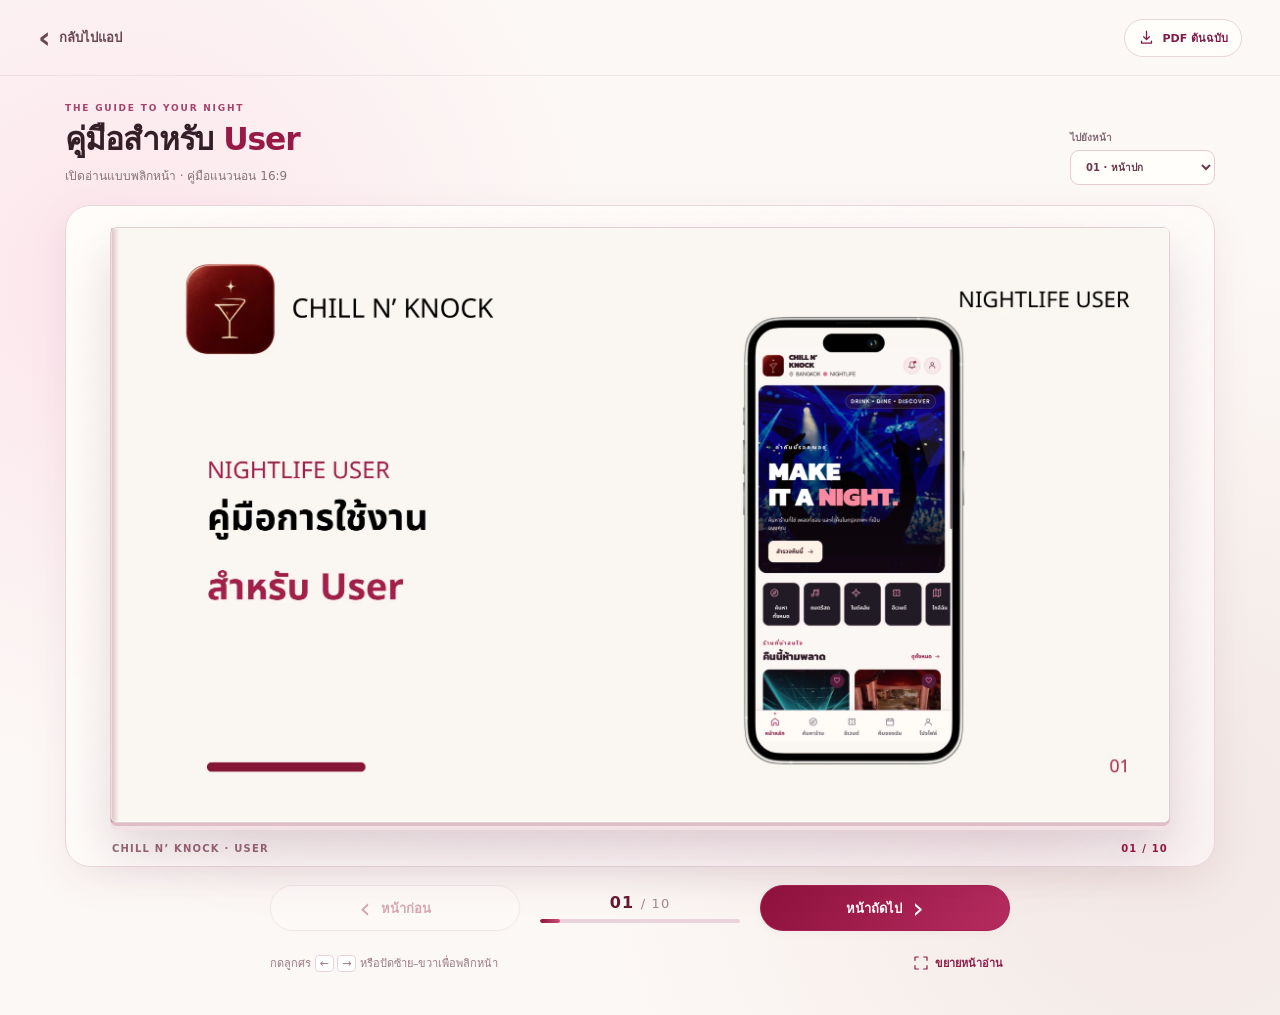
==== docs/guest-guide.html @ 2a7aa88e "เพิ่มคู่มือ, เชื่อมสามระบบ, เพิ่ม vdo traffic" ====
<!doctype html>
<html lang="th">
<head>
  <meta charset="utf-8">
  <meta name="viewport" content="width=device-width, initial-scale=1, viewport-fit=cover">
  <meta name="theme-color" content="#fcf8f6">
  <meta name="description" content="คู่มือ Guest CHILL N’ KNOCK แบบพลิกหน้า">
  <title>User Guide · CHILL N’ KNOCK</title>
  <link rel="stylesheet" href="runner-guide.css">
</head>
<body data-guide-role="guest">
  <div class="reader-app">
    <header class="topbar">
      <a class="back-link" href="#" onclick="window.close(); return false;" aria-label="กลับไป CHILL N’ KNOCK">
        <span class="back-arrow" aria-hidden="true">‹</span><span>กลับไปแอป</span>
      </a>
      <a id="pdfLink" class="pdf-link" href="guest-guide-original.pdf" hidden target="_blank" rel="noopener" title="เปิดคู่มือ PDF ต้นฉบับ">
        <svg viewBox="0 0 24 24" width="17" height="17" fill="none" stroke="currentColor" stroke-width="1.8" stroke-linecap="round" stroke-linejoin="round" aria-hidden="true"><path d="M12 3v12m-4-4 4 4 4-4M5 17v3h14v-3"/></svg>
        <span>PDF ต้นฉบับ</span>
      </a>
    </header>

    <main class="main">
      <div class="heading">
        <div class="heading-left">
          <p class="eyebrow">THE GUIDE TO YOUR NIGHT</p>
          <h1>คู่มือสำหรับ <em>User</em></h1>
          <p class="subtitle">เปิดอ่านแบบพลิกหน้า · คู่มือแนวนอน 16:9</p>
        </div>
        <label class="jump-label" for="pageJump"><span>ไปยังหน้า</span><select id="pageJump" aria-label="เลือกหน้าคู่มือ"></select></label>
      </div>

      <section class="reader-area" aria-label="คู่มือ User แบบพลิกหน้า">
        <div class="book-ambience" aria-hidden="true"></div>
        <div class="book-wrapper">
          <div id="book" class="book" tabindex="0" role="group" aria-label="หน้าคู่มือ คลิกด้านซ้ายหรือขวาเพื่อพลิกหน้า หรือใช้ปุ่มลูกศร">
            <img id="currentPage" class="current-page" hidden src="" alt="คู่มือ User หน้าแรก" draggable="false">
            <div id="turnLayer" class="turn-layer" hidden aria-hidden="true">
              <img id="underPage" class="under-page" alt="" draggable="false">
              <div class="static-half" id="staticHalf"><img id="staticImage" alt="" draggable="false"></div>
              <div id="flippingHalf" class="flipping-half">
                <div class="leaf-face leaf-front"><img id="frontImage" alt="" draggable="false"><span class="leaf-shade"></span></div>
                <div class="leaf-face leaf-back"><img id="backImage" alt="" draggable="false"><span class="leaf-shade"></span></div>
              </div>
            </div>
            <div id="guideEmpty" class="guide-empty" hidden>
              <div class="empty-icon" aria-hidden="true">▤</div>
              <h2 id="emptyTitle">กำลังเตรียมคู่มือ</h2>
              <p id="emptyDescription">กรุณาเพิ่มภาพหน้าคู่มือ</p>
            </div>
            <span class="paper-gloss" aria-hidden="true"></span>
            <div class="book-click-areas" aria-hidden="true"><div class="click-left" data-dir="prev"></div><div class="click-right" data-dir="next"></div></div>
          </div>
        </div>
        <div class="below-book"><span>CHILL N’ KNOCK · USER</span><span class="paper-page" id="paperCount">— / —</span></div>
      </section>

      <nav class="control-panel" aria-label="ควบคุมการพลิกหน้า">
        <button type="button" class="nav-btn previous" id="prevPage" disabled><span aria-hidden="true">‹</span> หน้าก่อน</button>
        <div class="center-controls">
          <span id="pageIndicator" class="page-indicator" aria-live="polite">— <span>/ —</span></span>
          <div class="progress-track" role="progressbar" id="progressTrack" aria-valuemin="1" aria-valuemax="1" aria-valuenow="1" aria-label="ความคืบหน้าคู่มือ"><div id="progressBar"></div></div>
        </div>
        <button type="button" class="nav-btn next" id="nextPage">หน้าถัดไป <span aria-hidden="true">›</span></button>
      </nav>

      <div class="reader-footer">
        <p>กดลูกศร <kbd>←</kbd> <kbd>→</kbd> หรือปัดซ้าย–ขวาเพื่อพลิกหน้า</p>
        <button type="button" class="zoom-button" id="openZoom" aria-label="ขยายหน้าคู่มือปัจจุบัน">
          <svg viewBox="0 0 24 24" width="16" height="16" fill="none" stroke="currentColor" stroke-width="1.8" stroke-linecap="round" stroke-linejoin="round" aria-hidden="true"><path d="M8 3H3v5m13-5h5v5M3 16v5h5m13-5v5h-5"/></svg> ขยายหน้าอ่าน
        </button>
      </div>
    </main>
  </div>

  <dialog id="zoomDialog" class="zoom-dialog" aria-label="ขยายอ่านหน้าคู่มือ">
    <div class="zoom-toolbar"><strong id="zoomTitle">Guest Guide · หน้า 01</strong><div><button type="button" id="toggleZoom">ขยาย 2×</button><button type="button" class="zoom-close" id="closeZoom" aria-label="ปิด">✕</button></div></div>
    <div class="zoom-scroll"><img id="zoomImg" src="" alt="หน้าคู่มือแบบขยาย"></div>
  </dialog>
  <script src="runner-guide.js" defer></script>
</body>
</html>
---- docs/runner-guide.css ----
/* CHILL N’ KNOCK · Runner Flipbook · isolated styles, no app CSS modified */
:root{--paper:#fffdfb;--cream:#fcf8f6;--berry:#971945;--berry-dark:#6f1035;--ink:#341f29;--muted:#86727b;--line:#ead9df;--shadow:0 28px 75px rgba(91,33,57,.13)}
*{box-sizing:border-box}html,body{margin:0;min-height:100%;font-family:'Noto Sans Thai','Th Sarabun New',system-ui,-apple-system,BlinkMacSystemFont,'Segoe UI',sans-serif;color:var(--ink)}
body{background:radial-gradient(circle at 9% 28%,#fce5ec 0,transparent 35%),radial-gradient(circle at 92% 82%,#f2e7e4 0,transparent 40%),#fcf8f6}
button,select{font:inherit}button{cursor:pointer}button:disabled{cursor:default}a{color:inherit}
.reader-app{min-height:100dvh}
.topbar{height:76px;max-width:1400px;margin:auto;padding:0 38px;display:grid;display:flex;justify-content:space-between;align-items:center;border-bottom:1px solid #e9d8de86}
.back-link{justify-self:start;display:inline-flex;align-items:center;gap:8px;text-decoration:none;color:#684653;font-size:13px;font-weight:600;white-space:nowrap}.back-link:hover{color:var(--berry)}.back-arrow{font-size:31px;line-height:1}

.pdf-link{justify-self:end;display:flex;align-items:center;gap:7px;border:1px solid #e9d5dc;background:#fffefa;padding:9px 13px;border-radius:999px;font-size:11px;font-weight:650;text-decoration:none;color:#7f1b47;transition:background .2s}.pdf-link:hover{background:#fce7ec}
.main{max-width:1300px;margin:0 auto;padding:27px 32px 36px}.heading{max-width:1150px;margin:0 auto 20px;display:flex;justify-content:space-between;gap:20px;align-items:end}.eyebrow{color:#a64368;letter-spacing:.2em;font-weight:800;font-size:9px;margin:0 0 7px}.heading h1{font-size:clamp(22px,2.45vw,36px);letter-spacing:-.035em;line-height:1.25;margin:0 0 7px;font-weight:800}.heading h1 em{font-style:normal;color:var(--berry)}.subtitle{font-size:12px;color:var(--muted);margin:0}.jump-label{display:grid;gap:5px;min-width:120px;font-size:10px;color:#846974;font-weight:600}.jump-label select{color:#69384d;background:#fffefa;border:1px solid #e5ccd4;border-radius:9px;padding:10px 26px 10px 11px;min-width:145px;max-width:230px;cursor:pointer}
.reader-area{max-width:1150px;margin:0 auto;position:relative;padding:20px 18px 12px;border:1px solid #e9d5dc;border-radius:25px;background:linear-gradient(145deg,#fffefaef,#fff6f9b0);box-shadow:0 12px 42px #6b214013;isolation:isolate}.book-ambience{position:absolute;inset:12% 12% 4%;background:#b75a7b;filter:blur(44px);opacity:.11;z-index:-1}.book-wrapper{max-width:1060px;margin:0 auto;padding:1px 0 10px;perspective:2300px}.book{position:relative;width:100%;aspect-ratio:16/9;border:1px solid #e3cbd2;border-radius:7px;background:#fffefa;box-shadow:0 3px 0 #dfbeca,0 7px 0 #f2e2e6,0 29px 48px #4b193327;outline:none;user-select:none;-webkit-user-select:none;touch-action:pan-y;transform-style:preserve-3d}.book:focus-visible{outline:3px solid #e4a0b9;outline-offset:5px}
.current-page,.under-page{position:absolute;inset:0;width:100%;height:100%;object-fit:fill;display:block;border-radius:5px;pointer-events:none;user-select:none}.book::before{content:"";position:absolute;left:0;top:0;bottom:0;width:8px;background:linear-gradient(90deg,#6f14303d,transparent);z-index:3;pointer-events:none}.paper-gloss{position:absolute;inset:0;pointer-events:none;z-index:8;border-radius:5px;box-shadow:inset 0 0 0 1px #ffffff77}
.book-click-areas{position:absolute;inset:0;display:flex;z-index:12}.book-click-areas>div{width:50%;height:100%;cursor:pointer}.book-click-areas>div:first-child{cursor:w-resize}.book-click-areas>div:last-child{cursor:e-resize}
.turn-layer{position:absolute;inset:0;z-index:6;perspective:2200px;transform-style:preserve-3d;pointer-events:none}.turn-layer[hidden]{display:none}.static-half{position:absolute;top:0;width:50%;height:100%;overflow:hidden}.static-half img,.leaf-face img{position:absolute;top:0;height:100%;width:200%;max-width:none;user-select:none;pointer-events:none}.flipping-half{position:absolute;top:0;width:50%;height:100%;transform-style:preserve-3d;will-change:transform;transition:transform 820ms cubic-bezier(.24,.72,.12,1)}.leaf-face{position:absolute;inset:0;overflow:hidden;backface-visibility:hidden;-webkit-backface-visibility:hidden;background:#fffaf7}.leaf-back{transform:rotateY(180deg)}.leaf-shade{position:absolute;inset:0;box-shadow:inset 0 0 25px #240c1c28;opacity:.23;transition:opacity .8s}.leaf-back .leaf-shade{opacity:.5}
.to-next .static-half{left:0}.to-next .static-half img{left:0}.to-next .flipping-half{left:50%;transform-origin:left center}.to-next .leaf-front img{left:-100%}.to-next .leaf-back img{left:0}.to-next.turning .flipping-half{transform:rotateY(-180deg)}
.to-prev .static-half{left:50%}.to-prev .static-half img{left:-100%}.to-prev .flipping-half{left:0;transform-origin:right center}.to-prev .leaf-front img{left:0}.to-prev .leaf-back img{left:-100%}.to-prev.turning .flipping-half{transform:rotateY(180deg)}
.below-book{max-width:1060px;margin:10px auto 0;display:flex;align-items:center;justify-content:space-between;padding:0 2px;color:#9a6679;letter-spacing:.12em;font-size:10px;font-weight:700}.paper-page{color:var(--berry);font-variant-numeric:tabular-nums}
.control-panel{max-width:740px;margin:18px auto 0;display:grid;grid-template-columns:minmax(130px,1fr) minmax(120px,200px) minmax(130px,1fr);gap:20px;align-items:center}.nav-btn{background:#fffdfb;color:var(--berry);border:1px solid #e5c9d3;display:flex;align-items:center;justify-content:center;gap:10px;border-radius:999px;min-height:46px;padding:8px 16px;font-size:13px;font-weight:750;box-shadow:0 2px 9px #6814360a;transition:transform .2s,background .2s}.nav-btn span{font-size:29px;font-weight:400;line-height:.65}.nav-btn:hover:not(:disabled){background:#fbe9ef;transform:translateY(-1px)}.nav-btn.next{background:linear-gradient(110deg,#90123d,#b52c5f);border-color:#a51f50;color:white}.nav-btn.next:hover:not(:disabled){background:linear-gradient(110deg,#7f1139,#a32152)}.nav-btn:disabled{opacity:.36}.center-controls{text-align:center}.page-indicator{font-size:16px;letter-spacing:.07em;font-weight:800;color:#671833;font-variant-numeric:tabular-nums}.page-indicator span{color:#a18a91;font-size:13px;font-weight:500}.progress-track{height:4px;margin:7px auto 0;background:#ead3dc;border-radius:9px;overflow:hidden}.progress-track div{width:6.666%;height:100%;background:linear-gradient(90deg,#8d153f,#cd4f77);border-radius:9px;transition:width .3s}.reader-footer{max-width:740px;margin:16px auto 0;display:flex;align-items:center;justify-content:space-between;gap:12px}.reader-footer p{margin:0;color:#987b87;font-size:11px}.reader-footer kbd{border:1px solid #e8d3db;border-radius:4px;padding:1px 4px;font:inherit;background:#fff}.zoom-button{border:0;background:transparent;color:#8f1b47;font-weight:750;font-size:11px;display:flex;align-items:center;gap:6px;padding:7px;white-space:nowrap}.zoom-button:hover{text-decoration:underline}
.zoom-dialog{width:min(98vw,1640px);max-width:none;max-height:96dvh;padding:0;border:1px solid #e2bac9;border-radius:16px;background:#fffdfb;box-shadow:0 28px 90px #24152166;color:var(--ink);overflow:hidden}.zoom-dialog::backdrop{background:#261521bf;backdrop-filter:blur(4px)}.zoom-toolbar{display:flex;align-items:center;justify-content:space-between;padding:11px 15px;border-bottom:1px solid var(--line);background:#fff9f9;gap:8px}.zoom-toolbar strong{font-size:13px}.zoom-toolbar>div{display:flex;gap:8px;align-items:center}.zoom-toolbar button{background:white;border:1px solid #e9cfd8;border-radius:8px;font-size:11px;padding:7px 10px;color:#8f204b}.zoom-toolbar .zoom-close{font-size:13px}.zoom-scroll{max-height:calc(96dvh - 52px);overflow:auto;text-align:center;background:#f7eff1}.zoom-scroll img{display:block;max-width:100%;width:100%;height:auto;margin:auto}.zoom-dialog.large .zoom-scroll img{max-width:none;width:max(1500px,160vw)}
@media(max-width:700px){.topbar{height:64px;padding:0 13px}.back-link{font-size:11px;gap:3px}.pdf-link{padding:7px 9px;font-size:10px;gap:0}.pdf-link span{display:none}.main{padding:21px 10px 26px}.heading{align-items:start;margin:0 9px 15px;gap:7px}.heading h1{font-size:22px}.subtitle{font-size:10px;max-width:300px;line-height:1.5}.jump-label{min-width:88px}.jump-label span{display:none}.jump-label select{min-width:92px;max-width:110px;padding:7px 7px;font-size:11px}.reader-area{padding:10px 7px 10px;border-radius:15px}.book-wrapper{padding-bottom:5px}.below-book{margin-top:9px;font-size:8px}.control-panel{margin:15px 4px 0;grid-template-columns:1fr 90px 1fr;gap:7px}.nav-btn{min-height:42px;padding:7px;font-size:11px;gap:4px}.nav-btn span{font-size:23px}.page-indicator{font-size:13px}.page-indicator span{font-size:11px}.reader-footer{margin:14px 5px 0;align-items:start}.reader-footer p{font-size:9px;line-height:1.8;max-width:65%}.zoom-button{font-size:10px}.zoom-dialog{width:100vw;max-height:100dvh;height:100dvh;border-radius:0}.zoom-scroll{max-height:calc(100dvh - 52px)}.zoom-dialog.large .zoom-scroll img{width:1900px}}
@media(max-width:370px){.heading h1{font-size:19px}.jump-label select{max-width:98px}}
@media(prefers-reduced-motion:reduce){.flipping-half{transition-duration:1ms}.nav-btn{transition:none}}

/* Scoped guide placeholder: hidden until a real page image is supplied */
[hidden]{display:none!important}
.book.is-empty{display:flex;align-items:center;justify-content:center;background:linear-gradient(160deg,#fffaf9,#fbedf1);border:1px dashed #e6bfcf;box-shadow:none}
.guide-empty{text-align:center;padding:32px 20px;max-width:480px;color:var(--ink)}
.guide-empty .empty-icon{width:56px;height:56px;display:grid;place-items:center;border-radius:18px;margin:0 auto 18px;background:#f9dfe8;color:var(--berry);font-size:29px}
.guide-empty h2{font-size:clamp(18px,3vw,27px);margin:0 0 10px}.guide-empty p{line-height:1.85;font-size:clamp(11px,1.5vw,14px);color:var(--muted);margin:0}
.book.is-empty .book-click-areas,.book.is-empty .paper-gloss{display:none}
@media(max-width:700px){.guide-empty{padding:10px}.guide-empty .empty-icon{width:36px;height:36px;font-size:20px;border-radius:10px;margin-bottom:8px}.guide-empty h2{font-size:14px;margin:0 0 3px}.guide-empty p{font-size:9px;line-height:1.55}}
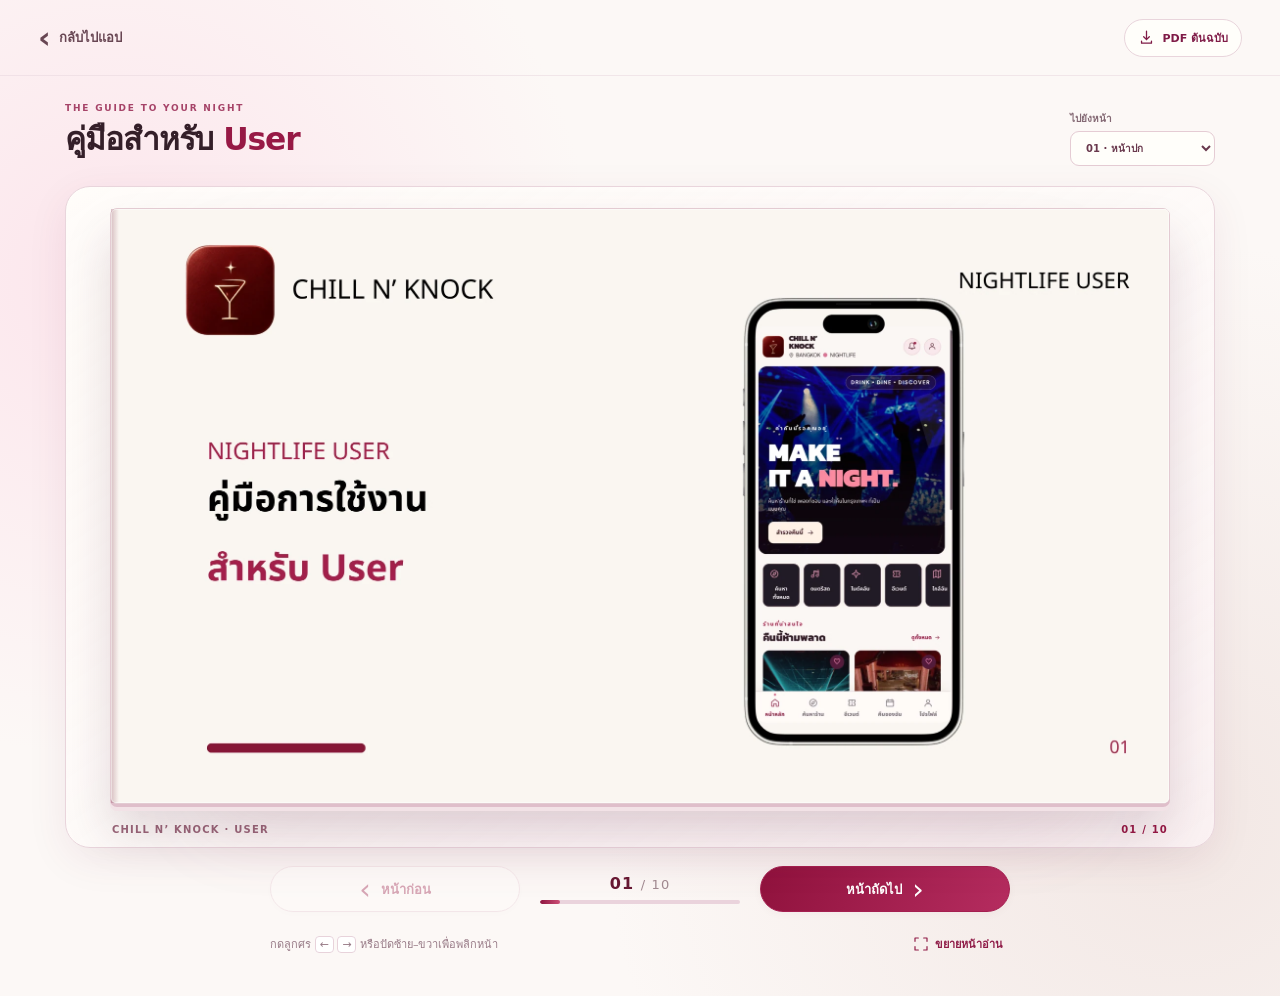
==== commit f0685b25: "ลบ16:9" ====
--- a/docs/guest-guide.html
+++ b/docs/guest-guide.html
@@ -25,7 +25,6 @@
         <div class="heading-left">
           <p class="eyebrow">THE GUIDE TO YOUR NIGHT</p>
           <h1>คู่มือสำหรับ <em>User</em></h1>
-          <p class="subtitle">เปิดอ่านแบบพลิกหน้า · คู่มือแนวนอน 16:9</p>
         </div>
         <label class="jump-label" for="pageJump"><span>ไปยังหน้า</span><select id="pageJump" aria-label="เลือกหน้าคู่มือ"></select></label>
       </div>
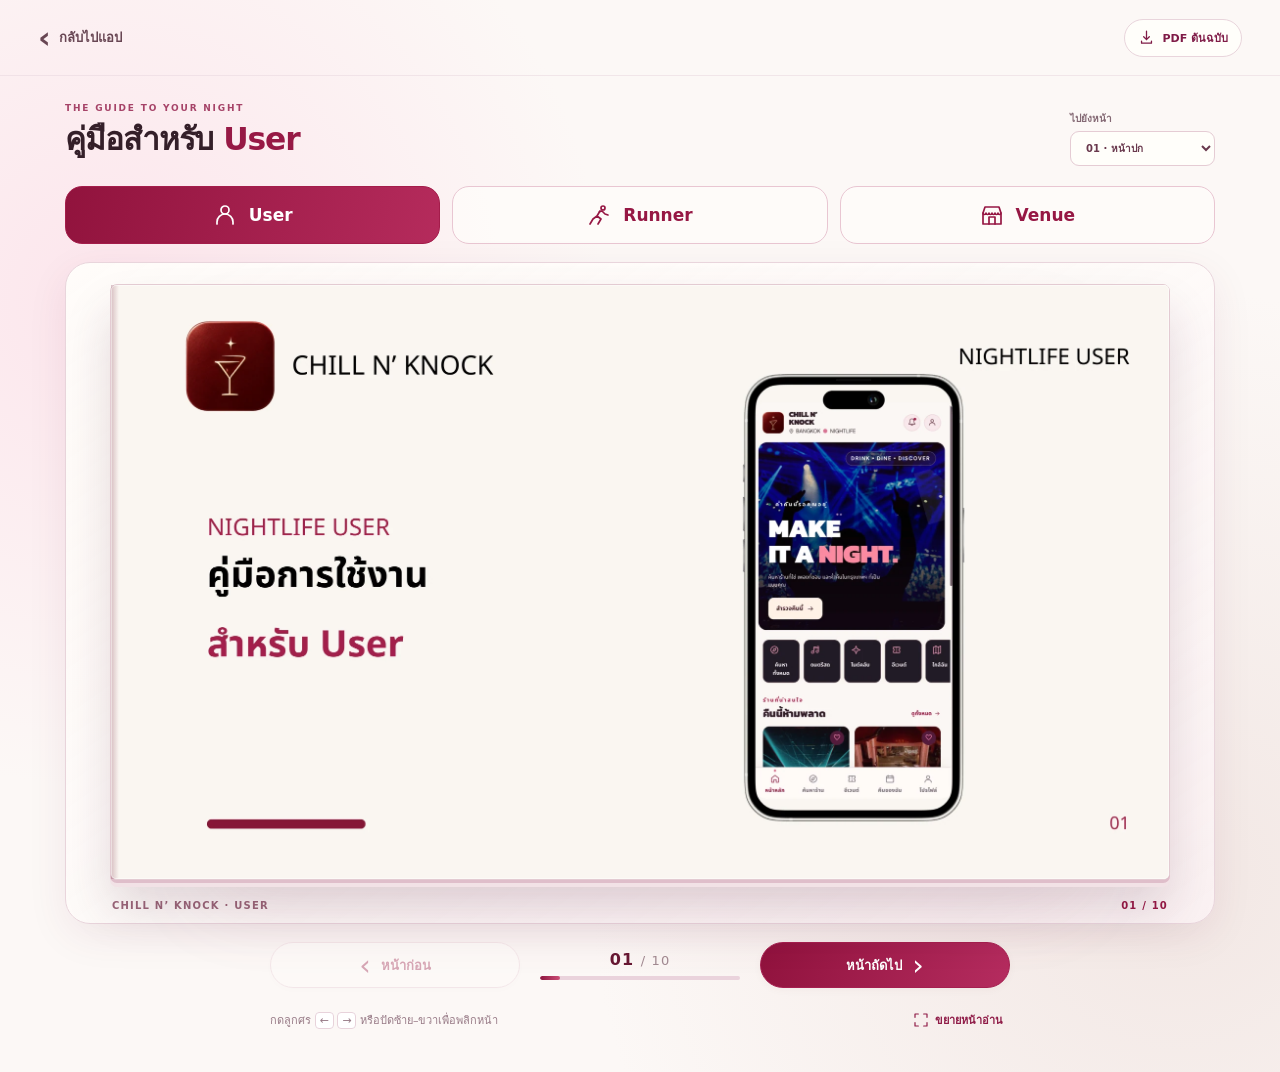
==== commit 25a55a01: "เพิ่มให้คู่มือมีสามแท้บ" ====
--- a/docs/guest-guide.html
+++ b/docs/guest-guide.html
@@ -28,6 +28,12 @@
         </div>
         <label class="jump-label" for="pageJump"><span>ไปยังหน้า</span><select id="pageJump" aria-label="เลือกหน้าคู่มือ"></select></label>
       </div>
+
+      <nav class="cnk-guide-role-tabs" aria-label="เลือกคู่มือบทบาท">
+        <a class="cnk-guide-role-tab" href="guest-guide.html" aria-current="page" onclick="location.replace(this.href);return false;"><svg viewBox="0 0 24 24" aria-hidden="true"><circle cx="12" cy="7" r="4"/><path d="M4 21v-2a8 8 0 0 1 16 0v2"/></svg><span>User</span></a>
+        <a class="cnk-guide-role-tab" href="runner-guide.html" onclick="location.replace(this.href);return false;"><svg viewBox="0 0 24 24" aria-hidden="true"><circle cx="16" cy="5" r="2"/><path d="m12 9 3-1 3 3 3 1M13 8l-3 5 4 3-3 5M10 13l-4 3-3 5"/></svg><span>Runner</span></a>
+        <a class="cnk-guide-role-tab" href="venue-guide.html" onclick="location.replace(this.href);return false;"><svg viewBox="0 0 24 24" aria-hidden="true"><path d="M3 10 5 4h14l2 6v11H3V10Z"/><path d="M3 10c0 2 3 2 3 0 0 2 3 2 3 0 0 2 3 2 3 0 0 2 3 2 3 0 0 2 3 2 3 0 0 2 3 2 3 0"/><path d="M9 21v-7h6v7"/></svg><span>Venue</span></a>
+      </nav>
 
       <section class="reader-area" aria-label="คู่มือ User แบบพลิกหน้า">
         <div class="book-ambience" aria-hidden="true"></div>
--- a/docs/runner-guide.css
+++ b/docs/runner-guide.css
@@ -30,3 +30,60 @@
 .guide-empty h2{font-size:clamp(18px,3vw,27px);margin:0 0 10px}.guide-empty p{line-height:1.85;font-size:clamp(11px,1.5vw,14px);color:var(--muted);margin:0}
 .book.is-empty .book-click-areas,.book.is-empty .paper-gloss{display:none}
 @media(max-width:700px){.guide-empty{padding:10px}.guide-empty .empty-icon{width:36px;height:36px;font-size:20px;border-radius:10px;margin-bottom:8px}.guide-empty h2{font-size:14px;margin:0 0 3px}.guide-empty p{font-size:9px;line-height:1.55}}
+
+
+/* CHILL N KNOCK: role selector for all 3 existing flipbooks */
+.cnk-guide-role-tabs {
+  display: grid;
+  grid-template-columns: repeat(3, minmax(0, 1fr));
+  gap: 12px;
+  max-width: 1150px;
+  margin: 0 auto 18px;
+}
+.cnk-guide-role-tab {
+  min-width: 0;
+  min-height: 58px;
+  padding: 11px 14px;
+  display: flex;
+  align-items: center;
+  justify-content: center;
+  gap: 12px;
+  border: 1px solid #e9c6d2;
+  border-radius: 17px;
+  color: #961744;
+  background: rgba(255, 253, 251, .8);
+  text-decoration: none;
+  font-size: 17px;
+  font-weight: 750;
+  transition: background .2s ease, color .2s ease;
+}
+.cnk-guide-role-tab svg {
+  display: block;
+  flex: 0 0 auto;
+  width: 24px;
+  height: 24px;
+  fill: none;
+  stroke: currentColor;
+  stroke-width: 1.7;
+  stroke-linecap: round;
+  stroke-linejoin: round;
+}
+.cnk-guide-role-tab:hover:not([aria-current="page"]),
+.cnk-guide-role-tab:focus-visible:not([aria-current="page"]) {
+  background: #fbe8ee;
+}
+.cnk-guide-role-tab[aria-current="page"] {
+  background: linear-gradient(105deg, #91133d, #b52b5c);
+  border-color: #a41d4b;
+  color: #fff;
+}
+.cnk-guide-role-tab:focus-visible {outline: 3px solid #d986a7;outline-offset: 2px}
+@media (max-width: 700px) {
+  .cnk-guide-role-tabs {gap: 7px; margin: 0 9px 14px}
+  .cnk-guide-role-tab {min-height: 44px; padding: 7px 5px; gap: 5px; border-radius: 12px; font-size: 12px}
+  .cnk-guide-role-tab svg {width: 17px; height: 17px}
+}
+@media (max-width: 360px) {
+  .cnk-guide-role-tab {font-size: 11px; gap: 4px}
+  .cnk-guide-role-tab svg {width: 15px; height: 15px}
+}
